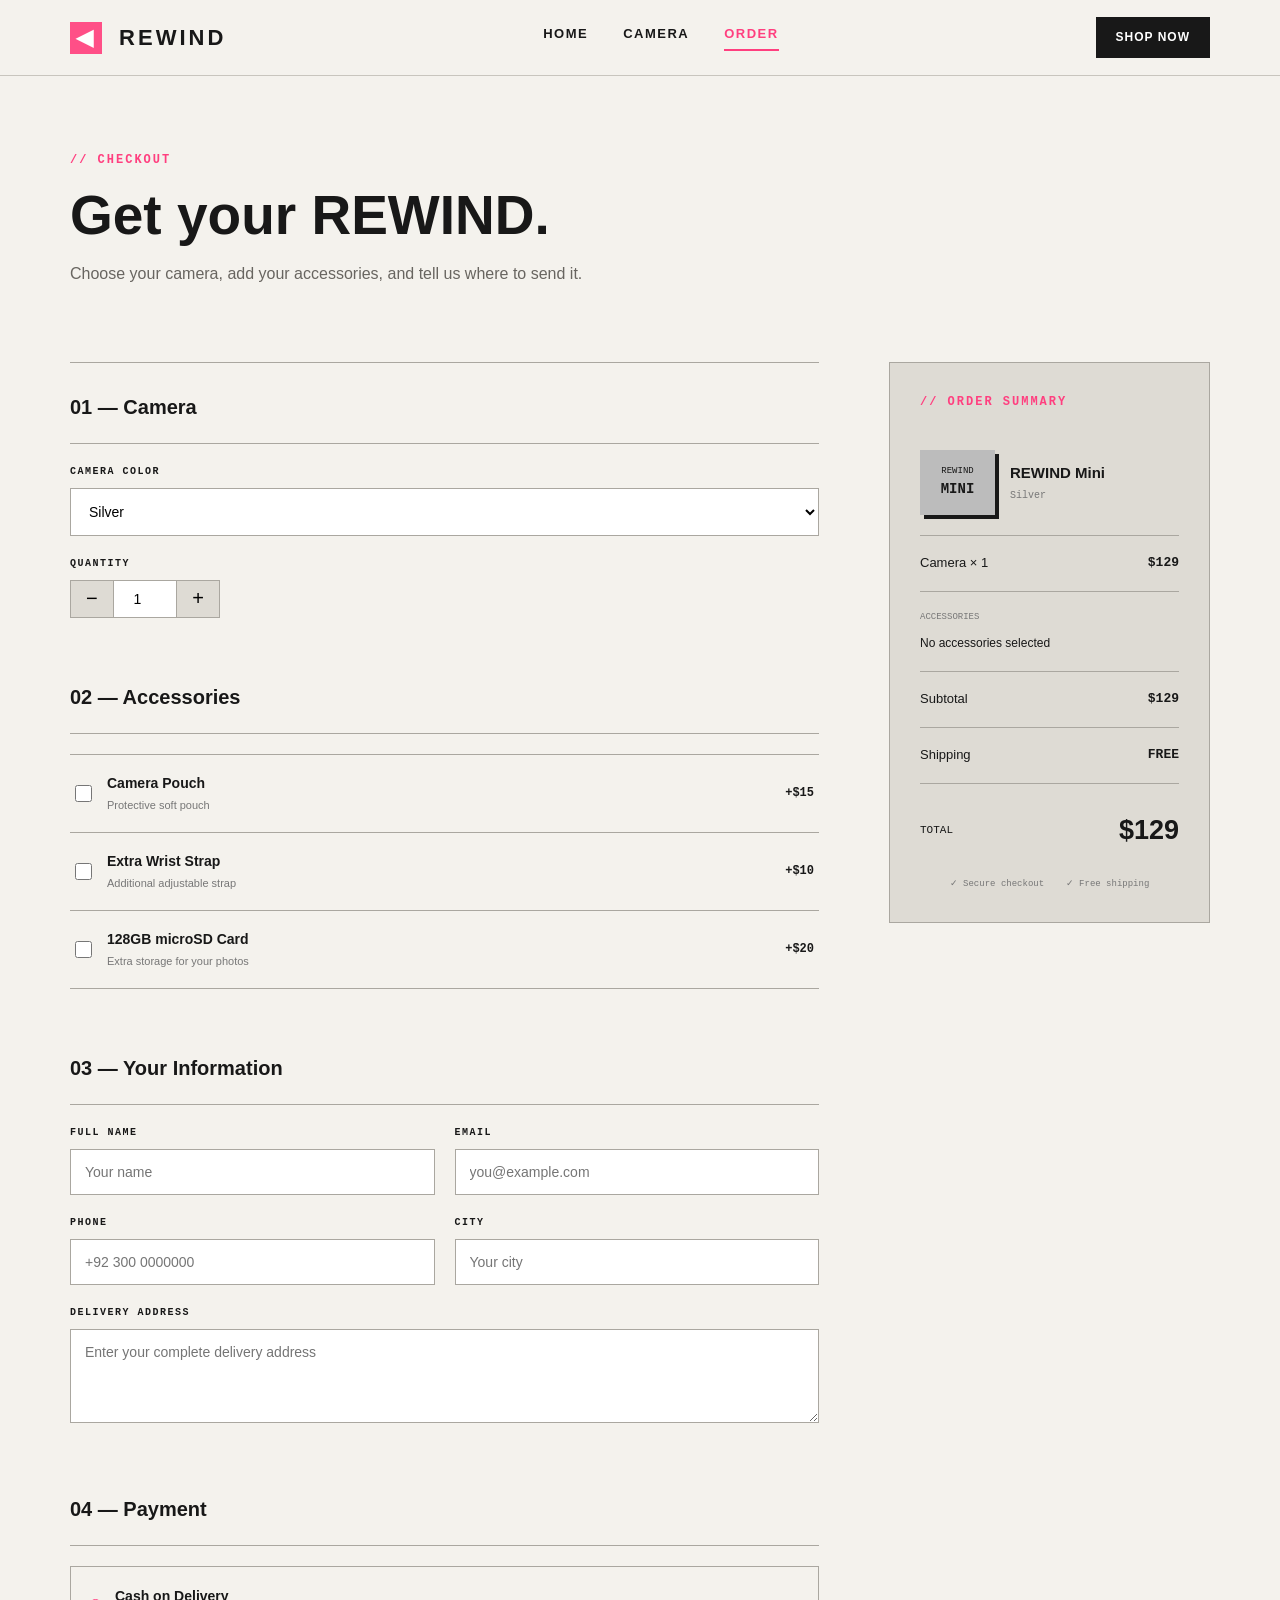
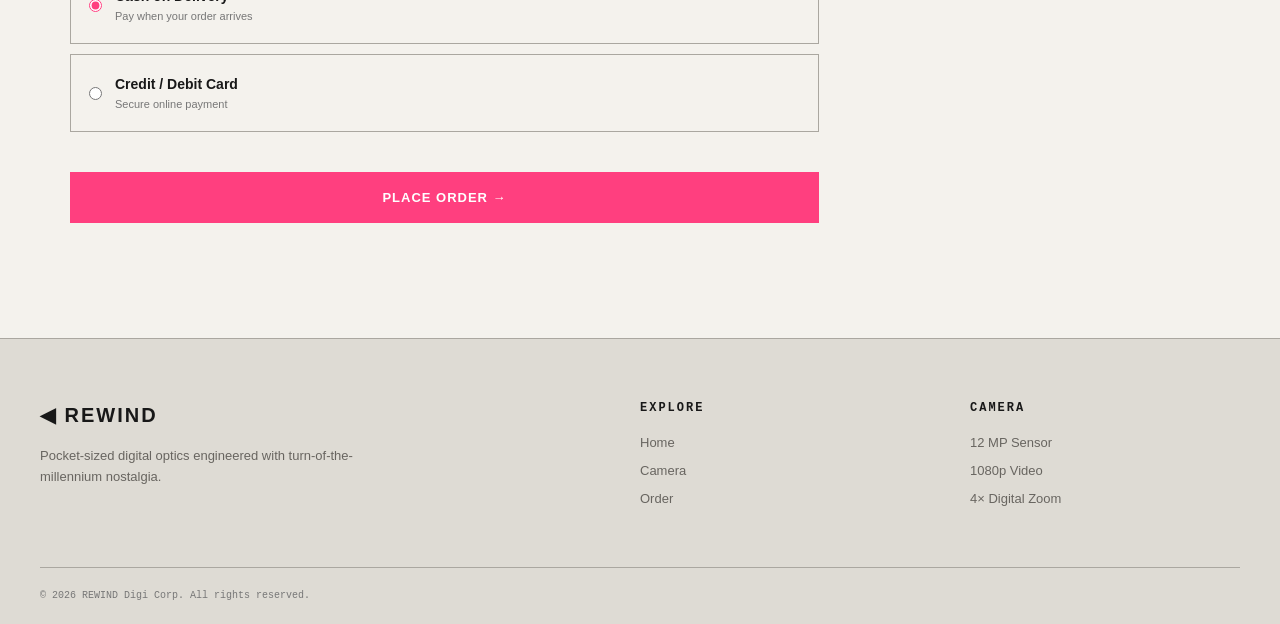
==== order.html @ 128a5ed9 "Update order.html" ====
<!DOCTYPE html>
<html lang="en">
<head>
    <meta charset="UTF-8">
    <meta name="viewport" content="width=device-width, initial-scale=1.0">

    <title>REWIND | Order</title>

    <link rel="stylesheet" href="style.css">
</head>

<body>

    <!-- NAVIGATION BAR -->
    <header>
        <nav class="navbar">

            <a href="index.html" class="logo">
                <span class="logo-mark">◀</span>
                REWIND
            </a>

            <div class="nav-links">
                <a href="index.html">HOME</a>
                <a href="product.html">CAMERA</a>
                <a href="order.html" class="active">ORDER</a>
            </div>

            <a href="order.html" class="shop-button">
                SHOP NOW
            </a>

        </nav>
    </header>


    <main>

        <!-- ORDER PAGE INTRO -->
        <section class="order-header">

            <p class="small-label">// CHECKOUT</p>

            <h1>Get your REWIND.</h1>

            <p>
                Choose your camera, add your accessories,
                and tell us where to send it.
            </p>

        </section>


        <!-- ORDER CONTENT -->
        <section class="order-section">

            <!-- LEFT: FORM -->
            <div class="order-form">

                <h2>01 — Camera</h2>


                <!-- COLOR -->
                <div class="form-group">

                    <label for="orderColor">
                        CAMERA COLOR
                    </label>

                    <select id="orderColor">

                        <option value="Silver">
                            Silver
                        </option>

                        <option value="Pink">
                            Pink
                        </option>

                        <option value="Black">
                            Black
                        </option>

                    </select>

                </div>


                <!-- QUANTITY -->
                <div class="form-group">

                    <label for="quantity">
                        QUANTITY
                    </label>

                    <div class="quantity-control">

                        <button
                            type="button"
                            id="minusButton">
                            −
                        </button>

                        <input
                            type="number"
                            id="quantity"
                            value="1"
                            min="1"
                            max="5">

                        <button
                            type="button"
                            id="plusButton">
                            +
                        </button>

                    </div>

                </div>


                <!-- ACCESSORIES -->
                <h2 class="form-heading">
                    02 — Accessories
                </h2>


                <div class="accessory-list">

                    <label class="accessory">

                        <input
                            type="checkbox"
                            class="accessory-check"
                            data-price="15"
                            data-name="Camera Pouch">

                        <span>
                            <strong>Camera Pouch</strong>
                            <small>Protective soft pouch</small>
                        </span>

                        <b>+$15</b>

                    </label>


                    <label class="accessory">

                        <input
                            type="checkbox"
                            class="accessory-check"
                            data-price="10"
                            data-name="Wrist Strap">

                        <span>
                            <strong>Extra Wrist Strap</strong>
                            <small>Additional adjustable strap</small>
                        </span>

                        <b>+$10</b>

                    </label>


                    <label class="accessory">

                        <input
                            type="checkbox"
                            class="accessory-check"
                            data-price="20"
                            data-name="128GB microSD Card">

                        <span>
                            <strong>128GB microSD Card</strong>
                            <small>Extra storage for your photos</small>
                        </span>

                        <b>+$20</b>

                    </label>

                </div>


                <!-- CUSTOMER INFORMATION -->
                <h2 class="form-heading">
                    03 — Your Information
                </h2>


                <div class="form-row">

                    <div class="form-group">

                        <label for="fullName">
                            FULL NAME
                        </label>

                        <input
                            type="text"
                            id="fullName"
                            placeholder="Your name">

                    </div>


                    <div class="form-group">

                        <label for="email">
                            EMAIL
                        </label>

                        <input
                            type="email"
                            id="email"
                            placeholder="you@example.com">

                    </div>

                </div>


                <div class="form-row">

                    <div class="form-group">

                        <label for="phone">
                            PHONE
                        </label>

                        <input
                            type="tel"
                            id="phone"
                            placeholder="+92 300 0000000">

                    </div>


                    <div class="form-group">

                        <label for="city">
                            CITY
                        </label>

                        <input
                            type="text"
                            id="city"
                            placeholder="Your city">

                    </div>

                </div>


                <div class="form-group">

                    <label for="address">
                        DELIVERY ADDRESS
                    </label>

                    <textarea
                        id="address"
                        rows="4"
                        placeholder="Enter your complete delivery address"></textarea>

                </div>


                <!-- PAYMENT -->
                <h2 class="form-heading">
                    04 — Payment
                </h2>


                <div class="payment-options">

                    <label class="payment-option">

                        <input
                            type="radio"
                            name="payment"
                            value="Cash on Delivery"
                            checked>

                        <span>
                            <strong>Cash on Delivery</strong>
                            <small>Pay when your order arrives</small>
                        </span>

                    </label>


                    <label class="payment-option">

                        <input
                            type="radio"
                            name="payment"
                            value="Card">

                        <span>
                            <strong>Credit / Debit Card</strong>
                            <small>Secure online payment</small>
                        </span>

                    </label>

                </div>


                <button
                    type="button"
                    class="place-order-button"
                    id="placeOrderButton">

                    PLACE ORDER →

                </button>

                <p
                    id="orderMessage"
                    class="order-message">
                </p>

            </div>


            <!-- RIGHT: ORDER SUMMARY -->
            <aside class="order-summary">

                <p class="small-label">// ORDER SUMMARY</p>

                <div class="summary-product">

                    <div class="summary-camera">
                        <span>REWIND</span>
                        <strong>MINI</strong>
                    </div>

                    <div>
                        <h3>REWIND Mini</h3>

                        <p id="summaryColor">
                            Silver
                        </p>
                    </div>

                </div>


                <div class="summary-line">

                    <span>
                        Camera × <span id="summaryQuantity">1</span>
                    </span>

                    <strong id="cameraTotal">
                        $129
                    </strong>

                </div>


                <div class="summary-accessories">

                    <p>ACCESSORIES</p>

                    <div id="accessorySummary">
                        <span>No accessories selected</span>
                    </div>

                </div>


                <div class="summary-line">

                    <span>Subtotal</span>

                    <strong id="subtotal">
                        $129
                    </strong>

                </div>


                <div class="summary-line">

                    <span>Shipping</span>

                    <strong>
                        FREE
                    </strong>

                </div>


                <div class="summary-total">

                    <span>TOTAL</span>

                    <strong id="totalPrice">
                        $129
                    </strong>

                </div>


                <p class="secure-text">
                    ✓ Secure checkout &nbsp;&nbsp;
                    ✓ Free shipping
                </p>

            </aside>

        </section>

    </main>


    <!-- FOOTER -->
    <footer>

        <div class="footer-content">

            <div>
                <h3>◀ REWIND</h3>

                <p>
                    Pocket-sized digital optics engineered
                    with turn-of-the-millennium nostalgia.
                </p>
            </div>

            <div>
                <h4>EXPLORE</h4>

                <a href="index.html">Home</a>
                <a href="product.html">Camera</a>
                <a href="order.html">Order</a>
            </div>

            <div>
                <h4>CAMERA</h4>

                <p>12 MP Sensor</p>
                <p>1080p Video</p>
                <p>4× Digital Zoom</p>
            </div>

        </div>

        <div class="copyright">
            © 2026 REWIND Digi Corp. All rights reserved.
        </div>

    </footer>


    <script src="script.js"></script>

</body>
</html>
---- style.css ----
/* =========================
   BASIC RESET
========================= */

* {
    margin: 0;
    padding: 0;
    box-sizing: border-box;
}

html {
    scroll-behavior: smooth;
}

body {
    font-family: Arial, Helvetica, sans-serif;
    background-color: #f4f2ed;
    color: #181818;
    line-height: 1.6;
}

a {
    text-decoration: none;
    color: inherit;
}


/* =========================
   NAVBAR
========================= */

header {
    background-color: #f4f2ed;
    border-bottom: 1px solid #c8c5be;
    position: sticky;
    top: 0;
    z-index: 1000;
}

.navbar {
    max-width: 1200px;
    margin: auto;
    height: 75px;

    display: flex;
    align-items: center;
    justify-content: space-between;

    padding: 0 30px;
}

.logo {
    font-size: 22px;
    font-weight: 900;
    letter-spacing: 3px;
}

.logo-mark {
    background: #ff4f87;
    color: white;

    display: inline-flex;
    align-items: center;
    justify-content: center;

    width: 32px;
    height: 32px;

    margin-right: 8px;
}

.nav-links {
    display: flex;
    gap: 35px;
}

.nav-links a {
    font-size: 13px;
    font-weight: bold;
    letter-spacing: 1.5px;

    padding-bottom: 5px;
}

.nav-links a:hover,
.nav-links .active {
    color: #ff3f7f;
    border-bottom: 2px solid #ff3f7f;
}

.shop-button {
    background: #181818;
    color: white;

    padding: 11px 20px;

    font-size: 12px;
    font-weight: bold;
    letter-spacing: 1px;

    transition: 0.2s;
}

.shop-button:hover {
    background: #ff3f7f;
}


/* =========================
   HERO
========================= */

.hero {
    max-width: 1200px;
    min-height: 650px;

    margin: auto;
    padding: 70px 30px;

    display: grid;
    grid-template-columns: 1fr 1fr;
    gap: 70px;

    align-items: center;
}

.small-label {
    font-family: "Courier New", monospace;

    font-size: 12px;
    font-weight: bold;

    letter-spacing: 2px;

    color: #ff3f7f;

    margin-bottom: 18px;
}

.hero h1 {
    font-size: 65px;
    line-height: 1.05;

    letter-spacing: -3px;

    margin-bottom: 25px;
}

.hero h1 span {
    color: #ff3f7f;
    font-style: italic;
}

.hero-description {
    max-width: 540px;

    color: #64615d;

    font-size: 16px;

    margin-bottom: 30px;
}


/* =========================
   BUTTONS
========================= */

.hero-buttons {
    display: flex;
    gap: 15px;

    margin-bottom: 45px;
}

.primary-button,
.secondary-button {
    display: inline-block;

    padding: 15px 23px;

    font-size: 12px;
    font-weight: bold;

    letter-spacing: 1px;

    transition: 0.2s;
}

.primary-button {
    background-color: #ff3f7f;
    color: white;
}

.primary-button:hover {
    background-color: #181818;
}

.secondary-button {
    border: 1px solid #181818;
}

.secondary-button:hover {
    background: #181818;
    color: white;
}


/* =========================
   HERO SPECS
========================= */

.hero-specs {
    display: flex;
    gap: 40px;
}

.hero-specs div {
    display: flex;
    flex-direction: column;
}

.hero-specs strong {
    font-size: 22px;
}

.hero-specs span {
    font-family: "Courier New", monospace;

    font-size: 10px;

    color: #777;

    letter-spacing: 1px;
}


/* =========================
   CAMERA CARD
========================= */

.hero-image {
    display: flex;
    justify-content: center;
}

.camera-card {
    width: 100%;
    max-width: 520px;

    background: #dedbd4;

    border: 1px solid #aaa7a0;

    padding: 20px;

    position: relative;

    box-shadow: 12px 12px 0 #181818;
}

.camera-card img {
    width: 100%;
    height: 390px;

    display: block;

    object-fit: cover;

    background-color: #d6d3cd;
}

.camera-top {
    display: flex;
    justify-content: space-between;

    font-family: "Courier New", monospace;

    font-size: 11px;

    margin-bottom: 15px;
}

.rec {
    color: #ff3f7f;
}

.date-stamp {
    position: absolute;

    bottom: 35px;
    right: 35px;

    color: white;

    font-family: "Courier New", monospace;

    font-size: 13px;

    text-shadow: 1px 1px 3px black;
}


/* =========================
   SECTION HEADINGS
========================= */

.section-heading {
    max-width: 650px;
    margin-bottom: 45px;
}

.section-heading h2 {
    font-size: 42px;

    line-height: 1.15;

    margin-bottom: 15px;
}

.section-heading > p:last-child {
    color: #686560;
}


/* =========================
   FEATURES
========================= */

.features {
    padding: 90px 30px;

    max-width: 1200px;
    margin: auto;
}

.feature-grid {
    display: grid;

    grid-template-columns: repeat(4, 1fr);

    border-top: 1px solid #aaa7a0;
    border-left: 1px solid #aaa7a0;
}

.feature-card {
    padding: 35px 25px;

    border-right: 1px solid #aaa7a0;
    border-bottom: 1px solid #aaa7a0;

    min-height: 240px;

    transition: 0.2s;
}

.feature-card:hover {
    background-color: #ffffff;
    transform: translateY(-5px);
}

.feature-icon {
    font-size: 28px;

    margin-bottom: 35px;

    color: #ff3f7f;
}

.feature-card h3 {
    margin-bottom: 12px;

    font-size: 17px;
}

.feature-card p {
    color: #686560;

    font-size: 14px;
}


/* =========================
   PHOTO SECTION
========================= */

.photo-section {
    background-color: #181818;
    color: white;

    padding: 90px max(30px, calc((100% - 1140px) / 2));
}

.photo-section .section-heading > p:last-child {
    color: #aaa;
}

.photo-grid {
    display: grid;

    grid-template-columns: repeat(3, 1fr);

    gap: 20px;
}

.sample-photo {
    height: 350px;

    position: relative;

    background-size: cover;
    background-position: center;

    filter: contrast(1.05);
}

.sample-photo span {
    position: absolute;

    bottom: 15px;
    right: 15px;

    font-family: "Courier New", monospace;

    font-size: 12px;

    color: white;

    text-shadow: 1px 1px 4px black;
}


/* Temporary sample images */

.photo-one {
    background-image:
        linear-gradient(
            rgba(0,0,0,0.05),
            rgba(0,0,0,0.25)
        ),
        url("https://images.unsplash.com/photo-1511988617509-a57c8a288659");
}

.photo-two {
    background-image:
        linear-gradient(
            rgba(0,0,0,0.05),
            rgba(0,0,0,0.25)
        ),
        url("https://images.unsplash.com/photo-1529139574466-a303027c1d8b");
}

.photo-three {
    background-image:
        linear-gradient(
            rgba(0,0,0,0.05),
            rgba(0,0,0,0.25)
        ),
        url("https://images.unsplash.com/photo-1524250502761-1ac6f2e30d43");
}


/* =========================
   CALL TO ACTION
========================= */

.cta {
    max-width: 1200px;

    margin: auto;

    padding: 90px 30px;

    display: flex;
    justify-content: space-between;
    align-items: center;

    gap: 40px;
}

.cta h2 {
    font-size: 45px;

    margin-bottom: 10px;
}

.cta > div > p:last-child {
    color: #686560;
}


/* =========================
   FOOTER
========================= */

footer {
    background: #dedbd4;

    border-top: 1px solid #aaa7a0;

    padding: 60px 30px 20px;
}

.footer-content {
    max-width: 1200px;

    margin: auto;

    display: grid;

    grid-template-columns: 2fr 1fr 1fr;

    gap: 60px;

    padding-bottom: 50px;
}

.footer-content h3 {
    font-size: 20px;

    letter-spacing: 2px;

    margin-bottom: 15px;
}

.footer-content h4 {
    font-family: "Courier New", monospace;

    font-size: 12px;

    letter-spacing: 2px;

    margin-bottom: 15px;
}

.footer-content p {
    max-width: 350px;

    color: #686560;

    font-size: 13px;

    margin-bottom: 7px;
}

.footer-content a {
    display: block;

    font-size: 13px;

    color: #686560;

    margin-bottom: 7px;
}

.footer-content a:hover {
    color: #ff3f7f;
}

.copyright {
    max-width: 1200px;

    margin: auto;

    padding-top: 20px;

    border-top: 1px solid #aaa7a0;

    font-family: "Courier New", monospace;

    font-size: 10px;

    color: #777;
}


/* =========================
   RESPONSIVE DESIGN
========================= */

@media (max-width: 800px) {

    .nav-links {
        display: none;
    }

    .hero {
        grid-template-columns: 1fr;

        padding-top: 45px;
    }

    .hero h1 {
        font-size: 46px;
    }

    .feature-grid {
        grid-template-columns: 1fr 1fr;
    }

    .photo-grid {
        grid-template-columns: 1fr;
    }

    .cta {
        flex-direction: column;

        align-items: flex-start;
    }

    .footer-content {
        grid-template-columns: 1fr;
    }
}


@media (max-width: 500px) {

    .navbar {
        padding: 0 15px;
    }

    .shop-button {
        padding: 9px 12px;
    }

    .hero {
        padding-left: 20px;
        padding-right: 20px;
    }

    .hero h1 {
        font-size: 39px;
    }

    .hero-buttons {
        flex-direction: column;
    }

    .hero-specs {
        gap: 20px;
    }

    .camera-card img {
        height: 280px;
    }

    .feature-grid {
        grid-template-columns: 1fr;
    }

    .section-heading h2,
    .cta h2 {
        font-size: 34px;
    }
}
/* =========================
   PRODUCT PAGE
========================= */

.product-section {
    max-width: 1200px;
    margin: auto;
    padding: 80px 30px;

    display: grid;
    grid-template-columns: 1.1fr 0.9fr;
    gap: 80px;

    align-items: center;
}


/* PRODUCT IMAGE */

.product-image-box {
    background-color: #dedbd4;
    border: 1px solid #aaa7a0;

    padding: 20px;

    position: relative;

    box-shadow: 10px 10px 0 #181818;
}

.product-image-box img {
    width: 100%;
    height: 470px;

    object-fit: cover;
    display: block;
}

.product-image-top {
    display: flex;
    justify-content: space-between;

    margin-bottom: 15px;

    font-family: "Courier New", monospace;
    font-size: 11px;
}

.image-counter {
    position: absolute;

    bottom: 35px;
    right: 35px;

    background: #181818;
    color: white;

    padding: 5px 9px;

    font-family: "Courier New", monospace;
    font-size: 10px;
}


/* PRODUCT INFO */

.product-info h1 {
    font-size: 58px;

    line-height: 1;

    margin-bottom: 15px;
}

.product-price {
    font-family: "Courier New", monospace;

    font-size: 25px;
    font-weight: bold;

    margin-bottom: 25px;
}

.product-description {
    color: #686560;

    max-width: 480px;

    margin-bottom: 35px;
}


/* COLOR OPTIONS */

.product-option {
    border-top: 1px solid #aaa7a0;
    border-bottom: 1px solid #aaa7a0;

    padding: 22px 0;

    margin-bottom: 30px;
}

.product-option > p {
    font-family: "Courier New", monospace;

    font-size: 12px;

    margin-bottom: 15px;
}

.color-options {
    display: flex;
    gap: 12px;
}

.color-button {
    width: 34px;
    height: 34px;

    border-radius: 50%;

    border: 2px solid transparent;

    cursor: pointer;

    outline: 2px solid transparent;
    outline-offset: 3px;
}

.color-button.silver {
    background: #bcbcbc;
}

.color-button.pink {
    background: #ff82a9;
}

.color-button.black {
    background: #202020;
}

.color-button.selected {
    outline-color: #181818;
}


/* QUICK FEATURES */

.quick-features {
    display: grid;
    grid-template-columns: repeat(3, 1fr);

    margin-bottom: 30px;

    border: 1px solid #aaa7a0;
}

.quick-features div {
    padding: 18px;

    text-align: center;

    border-right: 1px solid #aaa7a0;
}

.quick-features div:last-child {
    border-right: none;
}

.quick-features span {
    font-size: 21px;
    font-weight: bold;
}

.quick-features p {
    font-family: "Courier New", monospace;

    font-size: 9px;

    color: #777;

    margin-top: 4px;
}


/* ORDER BUTTON */

.product-order-button {
    display: block;

    background: #ff3f7f;
    color: white;

    text-align: center;

    padding: 17px;

    font-size: 13px;
    font-weight: bold;

    letter-spacing: 1px;

    transition: 0.2s;
}

.product-order-button:hover {
    background: #181818;
}

.shipping-text {
    font-family: "Courier New", monospace;

    font-size: 9px;

    text-align: center;

    color: #777;

    margin-top: 13px;
}


/* =========================
   SPECIFICATIONS
========================= */

.specifications {
    background: #181818;
    color: white;

    padding: 90px max(30px, calc((100% - 1140px) / 2));
}

.specifications .section-heading > p:last-child {
    color: #aaa;
}

.spec-grid {
    border-top: 1px solid #555;
}

.spec-row {
    display: flex;
    justify-content: space-between;

    padding: 20px 5px;

    border-bottom: 1px solid #555;
}

.spec-row span {
    font-family: "Courier New", monospace;

    color: #999;

    font-size: 11px;

    letter-spacing: 1px;
}

.spec-row strong {
    font-size: 14px;
}


/* =========================
   IN THE BOX
========================= */

.box-section {
    max-width: 1200px;

    margin: auto;

    padding: 90px 30px;
}

.box-grid {
    display: grid;

    grid-template-columns: repeat(4, 1fr);

    border-top: 1px solid #aaa7a0;
    border-left: 1px solid #aaa7a0;
}

.box-item {
    min-height: 200px;

    padding: 25px;

    border-right: 1px solid #aaa7a0;
    border-bottom: 1px solid #aaa7a0;
}

.box-item > span {
    font-family: "Courier New", monospace;

    color: #ff3f7f;

    font-size: 11px;
}

.box-item h3 {
    margin-top: 50px;
    margin-bottom: 7px;
}

.box-item p {
    color: #686560;

    font-size: 13px;
}


/* PRODUCT PAGE RESPONSIVE */

@media (max-width: 800px) {

    .product-section {
        grid-template-columns: 1fr;
    }

    .product-info h1 {
        font-size: 45px;
    }

    .box-grid {
        grid-template-columns: 1fr 1fr;
    }

}


@media (max-width: 500px) {

    .product-image-box img {
        height: 300px;
    }

    .box-grid {
        grid-template-columns: 1fr;
    }

    .spec-row {
        flex-direction: column;
        gap: 5px;
    }

}
/* =========================
   ORDER PAGE
========================= */

.order-header {
    max-width: 1200px;
    margin: auto;

    padding: 75px 30px 45px;
}

.order-header h1 {
    font-size: 55px;
    line-height: 1;

    margin-bottom: 18px;
}

.order-header > p:last-child {
    color: #686560;

    max-width: 550px;
}


/* ORDER LAYOUT */

.order-section {
    max-width: 1200px;
    margin: auto;

    padding: 30px 30px 100px;

    display: grid;
    grid-template-columns: 1.4fr 0.6fr;

    gap: 70px;

    align-items: start;
}


/* FORM */

.order-form {
    border-top: 1px solid #aaa7a0;
}

.order-form h2 {
    font-size: 20px;

    padding: 28px 0 20px;

    border-bottom: 1px solid #aaa7a0;
}

.form-heading {
    margin-top: 35px;
}

.form-group {
    margin-top: 20px;
}

.form-group label {
    display: block;

    font-family: "Courier New", monospace;

    font-size: 10px;
    font-weight: bold;

    letter-spacing: 1.5px;

    margin-bottom: 8px;
}

.form-group input,
.form-group select,
.form-group textarea {
    width: 100%;

    border: 1px solid #aaa7a0;

    background: #ffffff;

    padding: 14px;

    font-family: Arial, Helvetica, sans-serif;

    font-size: 14px;

    outline: none;
}

.form-group input:focus,
.form-group select:focus,
.form-group textarea:focus {
    border-color: #ff3f7f;
}

.form-group textarea {
    resize: vertical;
}


/* QUANTITY */

.quantity-control {
    display: flex;

    width: 150px;

    border: 1px solid #aaa7a0;
}

.quantity-control button {
    width: 42px;

    border: none;

    background: #dedbd4;

    font-size: 20px;

    cursor: pointer;
}

.quantity-control button:hover {
    background: #ff3f7f;
    color: white;
}

.quantity-control input {
    width: 65px;

    border: none;

    border-left: 1px solid #aaa7a0;
    border-right: 1px solid #aaa7a0;

    text-align: center;

    padding: 10px;
}


/* ACCESSORIES */

.accessory-list {
    margin-top: 20px;

    border-top: 1px solid #aaa7a0;
}

.accessory {
    display: flex;

    align-items: center;

    gap: 15px;

    padding: 17px 5px;

    border-bottom: 1px solid #aaa7a0;

    cursor: pointer;
}

.accessory input {
    width: 17px;
    height: 17px;

    accent-color: #ff3f7f;
}

.accessory span {
    flex: 1;

    display: flex;
    flex-direction: column;
}

.accessory strong {
    font-size: 14px;
}

.accessory small {
    color: #777;

    font-size: 11px;

    margin-top: 3px;
}

.accessory b {
    font-family: "Courier New", monospace;

    font-size: 12px;
}


/* TWO COLUMN FORM */

.form-row {
    display: grid;

    grid-template-columns: 1fr 1fr;

    gap: 20px;
}


/* PAYMENT */

.payment-options {
    margin-top: 20px;
}

.payment-option {
    display: flex;

    align-items: center;

    gap: 13px;

    padding: 18px;

    border: 1px solid #aaa7a0;

    margin-bottom: 10px;

    cursor: pointer;
}

.payment-option:hover {
    border-color: #ff3f7f;
}

.payment-option input {
    accent-color: #ff3f7f;
}

.payment-option span {
    display: flex;
    flex-direction: column;
}

.payment-option strong {
    font-size: 14px;
}

.payment-option small {
    color: #777;

    font-size: 11px;
}


/* PLACE ORDER */

.place-order-button {
    width: 100%;

    margin-top: 30px;

    padding: 18px;

    border: none;

    background: #ff3f7f;
    color: white;

    font-size: 13px;
    font-weight: bold;

    letter-spacing: 1px;

    cursor: pointer;

    transition: 0.2s;
}

.place-order-button:hover {
    background: #181818;
}

.order-message {
    text-align: center;

    margin-top: 15px;

    font-size: 13px;

    font-weight: bold;
}


/* =========================
   ORDER SUMMARY
========================= */

.order-summary {
    background: #dedbd4;

    border: 1px solid #aaa7a0;

    padding: 30px;

    position: sticky;
    top: 100px;
}

.summary-product {
    display: flex;

    align-items: center;

    gap: 15px;

    padding: 20px 0;

    border-bottom: 1px solid #aaa7a0;
}

.summary-camera {
    width: 75px;
    height: 65px;

    background: #bcbcbc;

    display: flex;
    flex-direction: column;

    justify-content: center;
    align-items: center;

    font-family: "Courier New", monospace;

    font-size: 9px;

    box-shadow: 4px 4px 0 #181818;
}

.summary-camera strong {
    font-size: 14px;
}

.summary-product h3 {
    font-size: 15px;
}

.summary-product p {
    color: #777;

    font-family: "Courier New", monospace;

    font-size: 10px;

    margin-top: 3px;
}


.summary-line {
    display: flex;

    justify-content: space-between;

    padding: 17px 0;

    border-bottom: 1px solid #aaa7a0;

    font-size: 13px;
}

.summary-line strong {
    font-family: "Courier New", monospace;
}


.summary-accessories {
    padding: 18px 0;

    border-bottom: 1px solid #aaa7a0;
}

.summary-accessories > p {
    font-family: "Courier New", monospace;

    font-size: 9px;

    color: #777;

    margin-bottom: 10px;
}

#accessorySummary {
    display: flex;
    flex-direction: column;

    gap: 5px;

    font-size: 12px;
}


.summary-total {
    display: flex;

    justify-content: space-between;

    align-items: center;

    padding: 25px 0;
}

.summary-total span {
    font-family: "Courier New", monospace;

    font-size: 11px;
}

.summary-total strong {
    font-size: 27px;
}

.secure-text {
    font-family: "Courier New", monospace;

    font-size: 9px;

    color: #777;

    text-align: center;
}


/* ORDER RESPONSIVE */

@media (max-width: 800px) {

    .order-section {
        grid-template-columns: 1fr;
    }

    .order-summary {
        position: static;
    }

}


@media (max-width: 500px) {

    .order-header h1 {
        font-size: 40px;
    }

    .form-row {
        grid-template-columns: 1fr;
        gap: 0;
    }

}
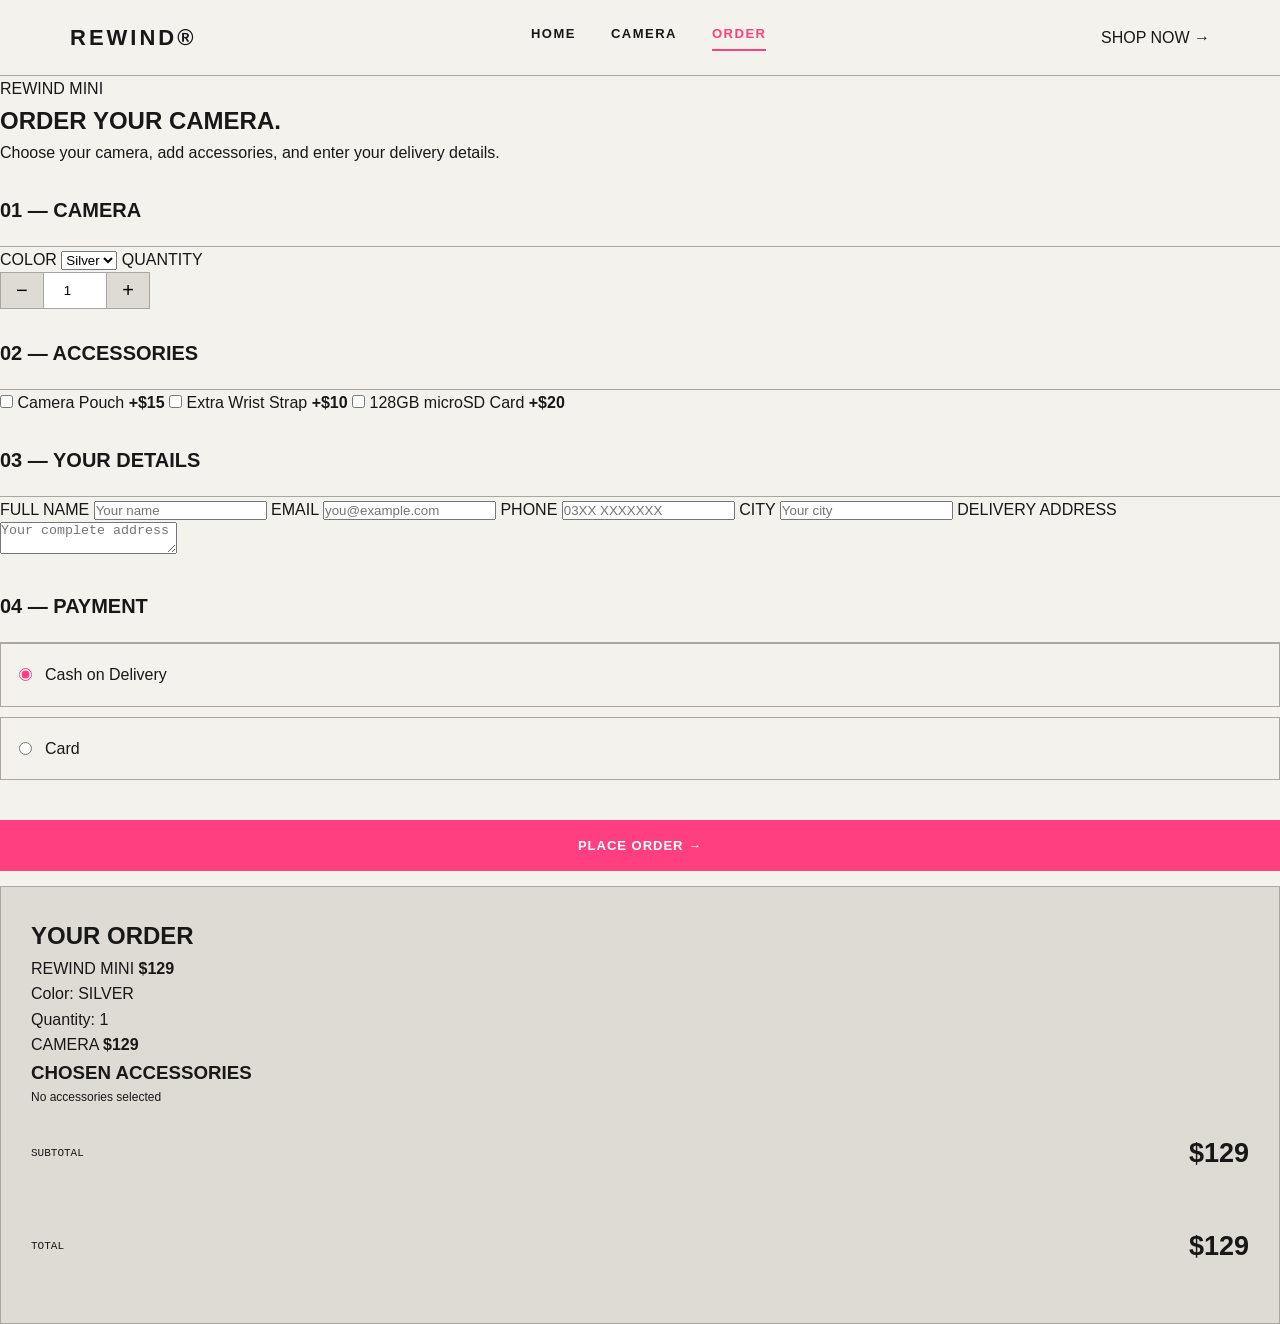
==== commit cb856bd0: "Update order.html" ====
--- a/order.html
+++ b/order.html
@@ -4,92 +4,79 @@
     <meta charset="UTF-8">
     <meta name="viewport" content="width=device-width, initial-scale=1.0">
 
-    <title>REWIND | Order</title>
+    <title>REWIND — Order</title>
 
     <link rel="stylesheet" href="style.css">
 </head>
 
 <body>
 
-    <!-- NAVIGATION BAR -->
-    <header>
-        <nav class="navbar">
-
-            <a href="index.html" class="logo">
-                <span class="logo-mark">◀</span>
-                REWIND
-            </a>
-
-            <div class="nav-links">
-                <a href="index.html">HOME</a>
-                <a href="product.html">CAMERA</a>
-                <a href="order.html" class="active">ORDER</a>
-            </div>
-
-            <a href="order.html" class="shop-button">
-                SHOP NOW
-            </a>
-
-        </nav>
-    </header>
-
-
-    <main>
-
-        <!-- ORDER PAGE INTRO -->
-        <section class="order-header">
-
-            <p class="small-label">// CHECKOUT</p>
-
-            <h1>Get your REWIND.</h1>
-
-            <p>
-                Choose your camera, add your accessories,
-                and tell us where to send it.
-            </p>
-
-        </section>
-
-
-        <!-- ORDER CONTENT -->
-        <section class="order-section">
-
-            <!-- LEFT: FORM -->
-            <div class="order-form">
-
-                <h2>01 — Camera</h2>
-
-
-                <!-- COLOR -->
-                <div class="form-group">
+    <!-- NAVBAR -->
+    <nav class="navbar">
+
+        <div class="logo">
+            REWIND<span>®</span>
+        </div>
+
+        <div class="nav-links">
+            <a href="index.html">HOME</a>
+            <a href="product.html">CAMERA</a>
+            <a href="order.html" class="active">ORDER</a>
+        </div>
+
+        <a href="order.html" class="nav-button">
+            SHOP NOW →
+        </a>
+
+    </nav>
+
+
+    <!-- ORDER PAGE -->
+    <main class="order-page">
+
+        <div class="order-container">
+
+            <!-- LEFT SIDE -->
+            <section class="order-form">
+
+                <p class="product-label">REWIND MINI</p>
+
+                <h1>ORDER YOUR CAMERA.</h1>
+
+                <p class="order-intro">
+                    Choose your camera, add accessories,
+                    and enter your delivery details.
+                </p>
+
+
+                <!-- CAMERA OPTIONS -->
+                <div class="form-section">
+
+                    <h2>01 — CAMERA</h2>
 
                     <label for="orderColor">
-                        CAMERA COLOR
+                        COLOR
                     </label>
 
                     <select id="orderColor">
 
-                        <option value="Silver">
+                        <option value="SILVER">
                             Silver
                         </option>
 
-                        <option value="Pink">
+                        <option value="PINK">
                             Pink
                         </option>
 
-                        <option value="Black">
+                        <option value="BLACK">
                             Black
                         </option>
 
                     </select>
 
-                </div>
-
-
-                <!-- QUANTITY -->
-                <div class="form-group">
-
-                    <label for="quantity">
+
+                    <!-- QUANTITY -->
+                    <label>
                         QUANTITY
                     </label>
 
@@ -97,7 +84,8 @@
 
                         <button
                             type="button"
-                            id="minusButton">
+                            id="minusButton"
+                        >
                             −
                         </button>
 
@@ -106,11 +94,13 @@
                             id="quantity"
                             value="1"
                             min="1"
-                            max="5">
+                            max="5"
+                        >
 
                         <button
                             type="button"
-                            id="plusButton">
+                            id="plusButton"
+                        >
                             +
                         </button>
 
@@ -120,140 +110,121 @@
 
 
                 <!-- ACCESSORIES -->
-                <h2 class="form-heading">
-                    02 — Accessories
-                </h2>
-
-
-                <div class="accessory-list">
-
-                    <label class="accessory">
+                <div class="form-section">
+
+                    <h2>02 — ACCESSORIES</h2>
+
+                    <label class="accessory-option">
 
                         <input
                             type="checkbox"
                             class="accessory-check"
                             data-price="15"
-                            data-name="Camera Pouch">
+                            data-name="Camera Pouch"
+                        >
 
                         <span>
-                            <strong>Camera Pouch</strong>
-                            <small>Protective soft pouch</small>
+                            Camera Pouch
                         </span>
 
-                        <b>+$15</b>
-
-                    </label>
-
-
-                    <label class="accessory">
+                        <strong>
+                            +$15
+                        </strong>
+
+                    </label>
+
+
+                    <label class="accessory-option">
 
                         <input
                             type="checkbox"
                             class="accessory-check"
                             data-price="10"
-                            data-name="Wrist Strap">
+                            data-name="Wrist Strap"
+                        >
 
                         <span>
-                            <strong>Extra Wrist Strap</strong>
-                            <small>Additional adjustable strap</small>
+                            Extra Wrist Strap
                         </span>
 
-                        <b>+$10</b>
-
-                    </label>
-
-
-                    <label class="accessory">
+                        <strong>
+                            +$10
+                        </strong>
+
+                    </label>
+
+
+                    <label class="accessory-option">
 
                         <input
                             type="checkbox"
                             class="accessory-check"
                             data-price="20"
-                            data-name="128GB microSD Card">
+                            data-name="128GB microSD Card"
+                        >
 
                         <span>
-                            <strong>128GB microSD Card</strong>
-                            <small>Extra storage for your photos</small>
+                            128GB microSD Card
                         </span>
 
-                        <b>+$20</b>
-
-                    </label>
-
-                </div>
-
-
-                <!-- CUSTOMER INFORMATION -->
-                <h2 class="form-heading">
-                    03 — Your Information
-                </h2>
-
-
-                <div class="form-row">
-
-                    <div class="form-group">
-
-                        <label for="fullName">
-                            FULL NAME
-                        </label>
-
-                        <input
-                            type="text"
-                            id="fullName"
-                            placeholder="Your name">
-
-                    </div>
-
-
-                    <div class="form-group">
-
-                        <label for="email">
-                            EMAIL
-                        </label>
-
-                        <input
-                            type="email"
-                            id="email"
-                            placeholder="you@example.com">
-
-                    </div>
-
-                </div>
-
-
-                <div class="form-row">
-
-                    <div class="form-group">
-
-                        <label for="phone">
-                            PHONE
-                        </label>
-
-                        <input
-                            type="tel"
-                            id="phone"
-                            placeholder="+92 300 0000000">
-
-                    </div>
-
-
-                    <div class="form-group">
-
-                        <label for="city">
-                            CITY
-                        </label>
-
-                        <input
-                            type="text"
-                            id="city"
-                            placeholder="Your city">
-
-                    </div>
-
-                </div>
-
-
-                <div class="form-group">
+                        <strong>
+                            +$20
+                        </strong>
+
+                    </label>
+
+                </div>
+
+
+                <!-- CUSTOMER DETAILS -->
+                <div class="form-section">
+
+                    <h2>03 — YOUR DETAILS</h2>
+
+
+                    <label for="fullName">
+                        FULL NAME
+                    </label>
+
+                    <input
+                        type="text"
+                        id="fullName"
+                        placeholder="Your name"
+                    >
+
+
+                    <label for="email">
+                        EMAIL
+                    </label>
+
+                    <input
+                        type="email"
+                        id="email"
+                        placeholder="you@example.com"
+                    >
+
+
+                    <label for="phone">
+                        PHONE
+                    </label>
+
+                    <input
+                        type="text"
+                        id="phone"
+                        placeholder="03XX XXXXXXX"
+                    >
+
+
+                    <label for="city">
+                        CITY
+                    </label>
+
+                    <input
+                        type="text"
+                        id="city"
+                        placeholder="Your city"
+                    >
+
 
                     <label for="address">
                         DELIVERY ADDRESS
@@ -261,19 +232,16 @@
 
                     <textarea
                         id="address"
-                        rows="4"
-                        placeholder="Enter your complete delivery address"></textarea>
+                        placeholder="Your complete address"
+                    ></textarea>
 
                 </div>
 
 
                 <!-- PAYMENT -->
-                <h2 class="form-heading">
-                    04 — Payment
-                </h2>
-
-
-                <div class="payment-options">
+                <div class="form-section">
+
+                    <h2>04 — PAYMENT</h2>
 
                     <label class="payment-option">
 
@@ -281,12 +249,10 @@
                             type="radio"
                             name="payment"
                             value="Cash on Delivery"
-                            checked>
-
-                        <span>
-                            <strong>Cash on Delivery</strong>
-                            <small>Pay when your order arrives</small>
-                        </span>
+                            checked
+                        >
+
+                        Cash on Delivery
 
                     </label>
 
@@ -296,12 +262,10 @@
                         <input
                             type="radio"
                             name="payment"
-                            value="Card">
-
-                        <span>
-                            <strong>Credit / Debit Card</strong>
-                            <small>Secure online payment</small>
-                        </span>
+                            value="Card"
+                        >
+
+                        Card
 
                     </label>
 
@@ -310,48 +274,69 @@
 
                 <button
                     type="button"
+                    id="placeOrderButton"
                     class="place-order-button"
-                    id="placeOrderButton">
-
+                >
                     PLACE ORDER →
-
                 </button>
 
                 <p
                     id="orderMessage"
-                    class="order-message">
-                </p>
-
-            </div>
-
-
-            <!-- RIGHT: ORDER SUMMARY -->
+                    class="order-message"
+                ></p>
+
+            </section>
+
+
+            <!-- RIGHT SIDE — ORDER SUMMARY -->
             <aside class="order-summary">
 
-                <p class="small-label">// ORDER SUMMARY</p>
-
-                <div class="summary-product">
-
-                    <div class="summary-camera">
-                        <span>REWIND</span>
-                        <strong>MINI</strong>
-                    </div>
-
-                    <div>
-                        <h3>REWIND Mini</h3>
-
-                        <p id="summaryColor">
-                            Silver
-                        </p>
-                    </div>
-
-                </div>
-
-
-                <div class="summary-line">
-
-                    <span>
-                        Camera × <span id="summaryQuantity">1</span>
+                <h2>YOUR ORDER</h2>
+
+
+                <div class="summary-row">
+
+                    <span>
+                        REWIND MINI
+                    </span>
+
+                    <strong>
+                        $129
+                    </strong>
+
+                </div>
+
+
+                <div class="summary-detail">
+
+                    <span>
+                        Color:
+                    </span>
+
+                    <span id="summaryColor">
+                        SILVER
+                    </span>
+
+                </div>
+
+
+                <div class="summary-detail">
+
+                    <span>
+                        Quantity:
+                    </span>
+
+                    <span id="summaryQuantity">
+                        1
+                    </span>
+
+                </div>
+
+
+                <div class="summary-row">
+
+                    <span>
+                        CAMERA
                     </span>
 
                     <strong id="cameraTotal">
@@ -361,20 +346,27 @@
                 </div>
 
 
-                <div class="summary-accessories">
-
-                    <p>ACCESSORIES</p>
+                <!-- CHOSEN ACCESSORIES -->
+                <div class="accessory-summary">
+
+                    <h3>
+                        CHOSEN ACCESSORIES
+                    </h3>
 
                     <div id="accessorySummary">
-                        <span>No accessories selected</span>
+                        <span>
+                            No accessories selected
+                        </span>
                     </div>
 
                 </div>
 
 
-                <div class="summary-line">
-
-                    <span>Subtotal</span>
+                <div class="summary-total">
+
+                    <span>
+                        SUBTOTAL
+                    </span>
 
                     <strong id="subtotal">
                         $129
@@ -383,20 +375,11 @@
                 </div>
 
 
-                <div class="summary-line">
-
-                    <span>Shipping</span>
-
-                    <strong>
-                        FREE
-                    </strong>
-
-                </div>
-
-
-                <div class="summary-total">
-
-                    <span>TOTAL</span>
+                <div class="summary-total final-total">
+
+                    <span>
+                        TOTAL
+                    </span>
 
                     <strong id="totalPrice">
                         $129
@@ -404,56 +387,11 @@
 
                 </div>
 
-
-                <p class="secure-text">
-                    ✓ Secure checkout &nbsp;&nbsp;
-                    ✓ Free shipping
-                </p>
-
             </aside>
 
-        </section>
+        </div>
 
     </main>
-
-
-    <!-- FOOTER -->
-    <footer>
-
-        <div class="footer-content">
-
-            <div>
-                <h3>◀ REWIND</h3>
-
-                <p>
-                    Pocket-sized digital optics engineered
-                    with turn-of-the-millennium nostalgia.
-                </p>
-            </div>
-
-            <div>
-                <h4>EXPLORE</h4>
-
-                <a href="index.html">Home</a>
-                <a href="product.html">Camera</a>
-                <a href="order.html">Order</a>
-            </div>
-
-            <div>
-                <h4>CAMERA</h4>
-
-                <p>12 MP Sensor</p>
-                <p>1080p Video</p>
-                <p>4× Digital Zoom</p>
-            </div>
-
-        </div>
-
-        <div class="copyright">
-            © 2026 REWIND Digi Corp. All rights reserved.
-        </div>
-
-    </footer>
 
 
     <script src="script.js"></script>
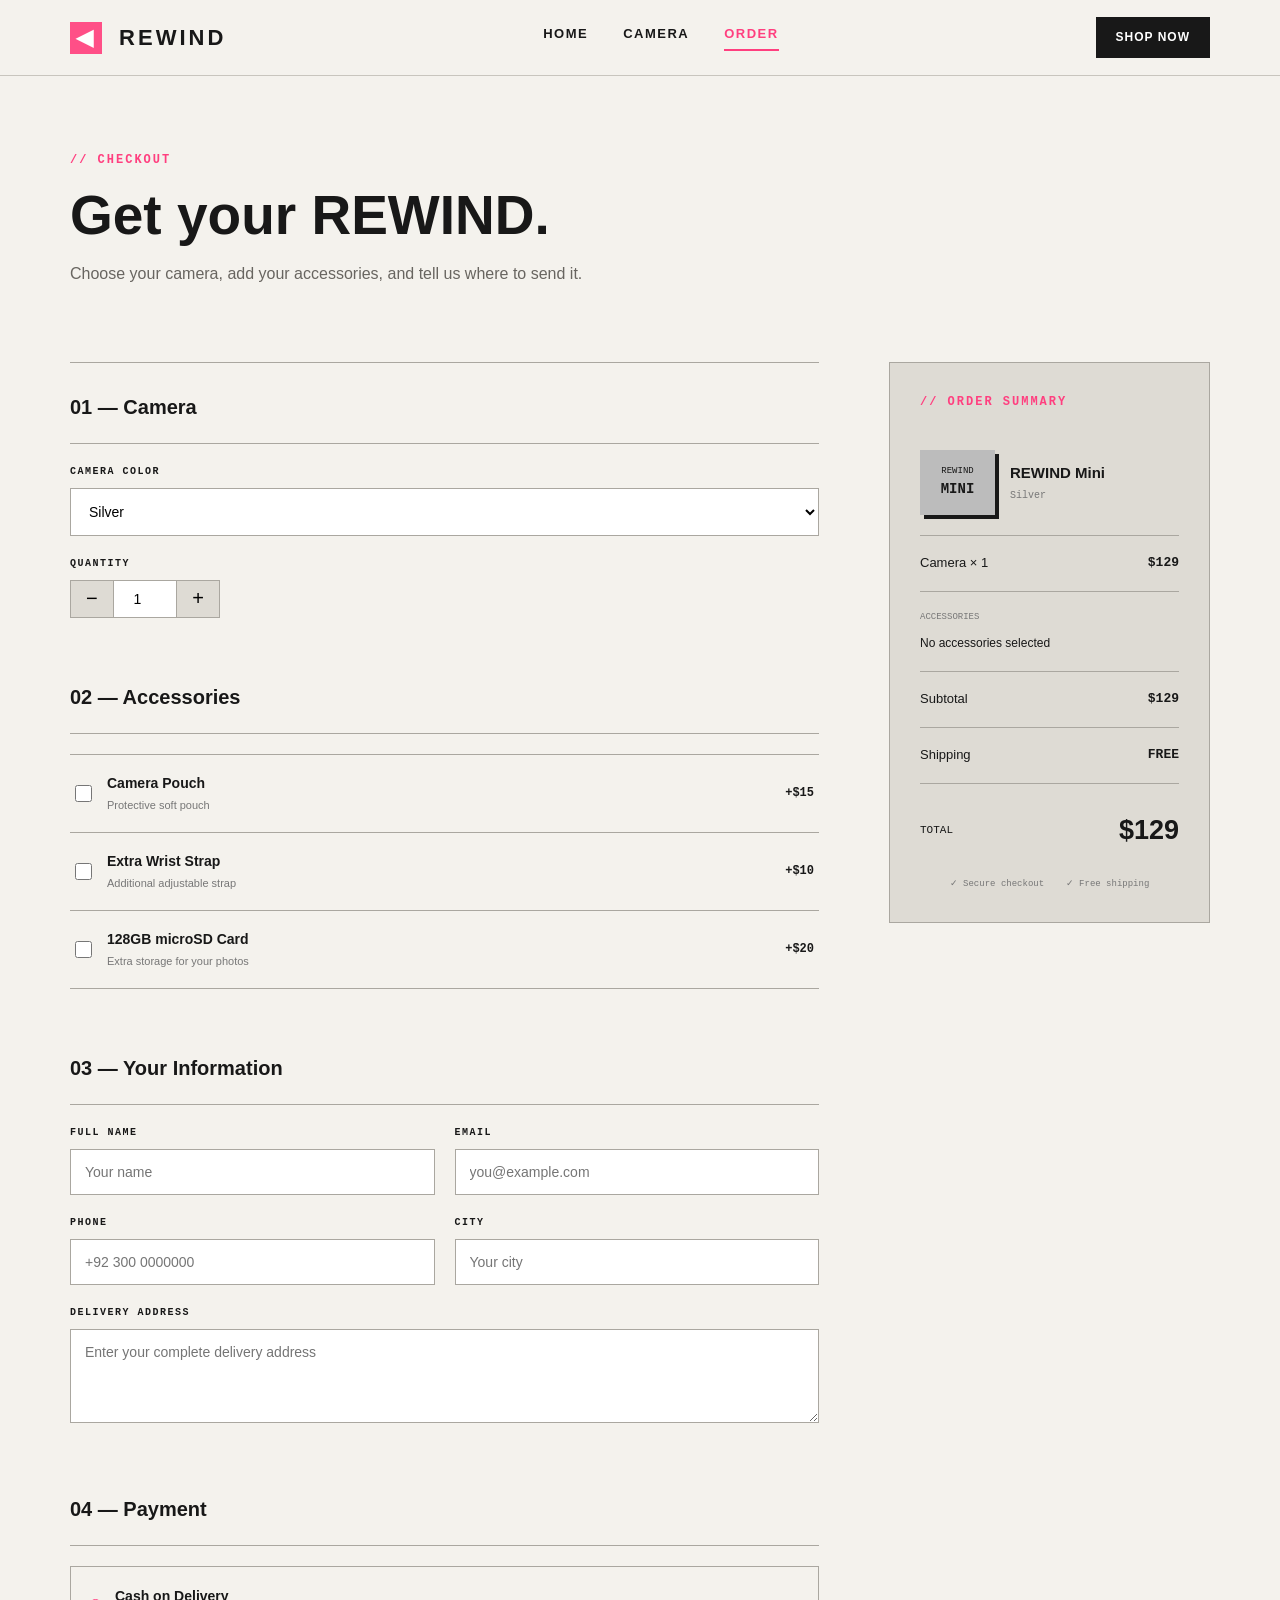
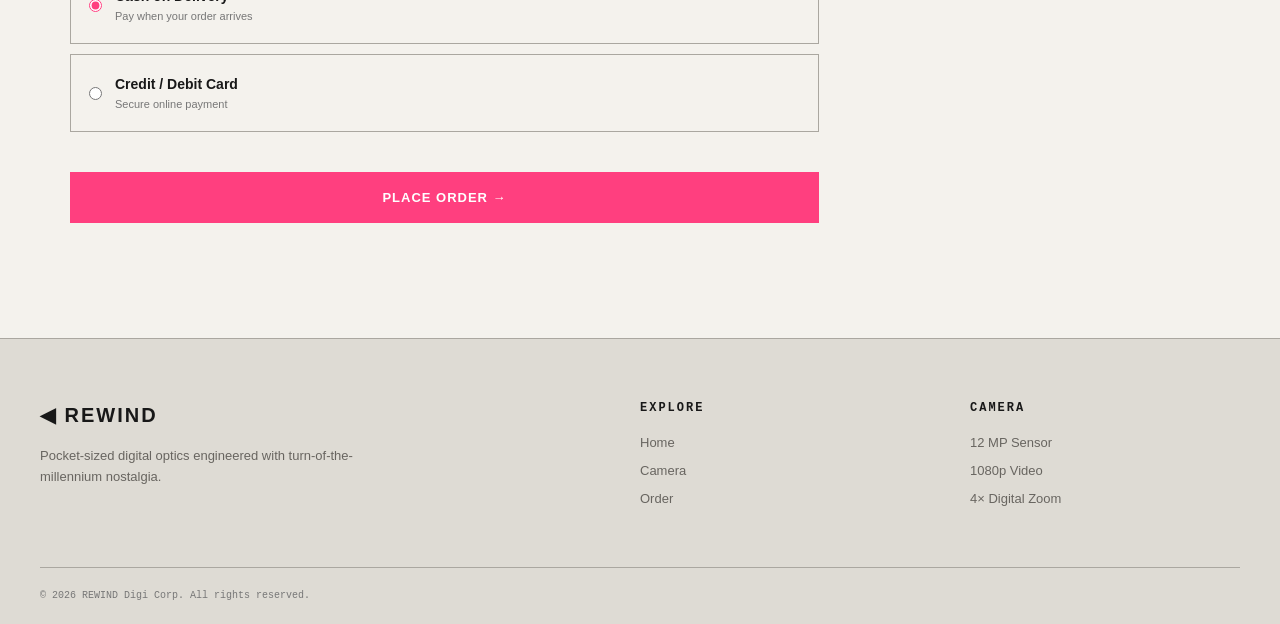
==== commit 5219e274: "Update order.html" ====
--- a/order.html
+++ b/order.html
@@ -4,79 +4,92 @@
     <meta charset="UTF-8">
     <meta name="viewport" content="width=device-width, initial-scale=1.0">
 
-    <title>REWIND — Order</title>
+    <title>REWIND | Order</title>
 
     <link rel="stylesheet" href="style.css">
 </head>
 
 <body>
 
-    <!-- NAVBAR -->
-    <nav class="navbar">
-
-        <div class="logo">
-            REWIND<span>®</span>
-        </div>
-
-        <div class="nav-links">
-            <a href="index.html">HOME</a>
-            <a href="product.html">CAMERA</a>
-            <a href="order.html" class="active">ORDER</a>
-        </div>
-
-        <a href="order.html" class="nav-button">
-            SHOP NOW →
-        </a>
-
-    </nav>
-
-
-    <!-- ORDER PAGE -->
-    <main class="order-page">
-
-        <div class="order-container">
-
-            <!-- LEFT SIDE -->
-            <section class="order-form">
-
-                <p class="product-label">REWIND MINI</p>
-
-                <h1>ORDER YOUR CAMERA.</h1>
-
-                <p class="order-intro">
-                    Choose your camera, add accessories,
-                    and enter your delivery details.
-                </p>
-
-
-                <!-- CAMERA OPTIONS -->
-                <div class="form-section">
-
-                    <h2>01 — CAMERA</h2>
+    <!-- NAVIGATION BAR -->
+    <header>
+        <nav class="navbar">
+
+            <a href="index.html" class="logo">
+                <span class="logo-mark">◀</span>
+                REWIND
+            </a>
+
+            <div class="nav-links">
+                <a href="index.html">HOME</a>
+                <a href="product.html">CAMERA</a>
+                <a href="order.html" class="active">ORDER</a>
+            </div>
+
+            <a href="order.html" class="shop-button">
+                SHOP NOW
+            </a>
+
+        </nav>
+    </header>
+
+
+    <main>
+
+        <!-- ORDER PAGE INTRO -->
+        <section class="order-header">
+
+            <p class="small-label">// CHECKOUT</p>
+
+            <h1>Get your REWIND.</h1>
+
+            <p>
+                Choose your camera, add your accessories,
+                and tell us where to send it.
+            </p>
+
+        </section>
+
+
+        <!-- ORDER CONTENT -->
+        <section class="order-section">
+
+            <!-- LEFT: FORM -->
+            <div class="order-form">
+
+                <h2>01 — Camera</h2>
+
+
+                <!-- COLOR -->
+                <div class="form-group">
 
                     <label for="orderColor">
-                        COLOR
+                        CAMERA COLOR
                     </label>
 
                     <select id="orderColor">
 
-                        <option value="SILVER">
+                        <option value="Silver">
                             Silver
                         </option>
 
-                        <option value="PINK">
+                        <option value="Pink">
                             Pink
                         </option>
 
-                        <option value="BLACK">
+                        <option value="Black">
                             Black
                         </option>
 
                     </select>
 
-
-                    <!-- QUANTITY -->
-                    <label>
+                </div>
+
+
+                <!-- QUANTITY -->
+                <div class="form-group">
+
+                    <label for="quantity">
                         QUANTITY
                     </label>
 
@@ -84,8 +97,7 @@
 
                         <button
                             type="button"
-                            id="minusButton"
-                        >
+                            id="minusButton">
                             −
                         </button>
 
@@ -94,13 +106,11 @@
                             id="quantity"
                             value="1"
                             min="1"
-                            max="5"
-                        >
+                            max="5">
 
                         <button
                             type="button"
-                            id="plusButton"
-                        >
+                            id="plusButton">
                             +
                         </button>
 
@@ -110,121 +120,140 @@
 
 
                 <!-- ACCESSORIES -->
-                <div class="form-section">
-
-                    <h2>02 — ACCESSORIES</h2>
-
-                    <label class="accessory-option">
+                <h2 class="form-heading">
+                    02 — Accessories
+                </h2>
+
+
+                <div class="accessory-list">
+
+                    <label class="accessory">
 
                         <input
                             type="checkbox"
                             class="accessory-check"
                             data-price="15"
-                            data-name="Camera Pouch"
-                        >
+                            data-name="Camera Pouch">
 
                         <span>
-                            Camera Pouch
+                            <strong>Camera Pouch</strong>
+                            <small>Protective soft pouch</small>
                         </span>
 
-                        <strong>
-                            +$15
-                        </strong>
-
-                    </label>
-
-
-                    <label class="accessory-option">
+                        <b>+$15</b>
+
+                    </label>
+
+
+                    <label class="accessory">
 
                         <input
                             type="checkbox"
                             class="accessory-check"
                             data-price="10"
-                            data-name="Wrist Strap"
-                        >
+                            data-name="Wrist Strap">
 
                         <span>
-                            Extra Wrist Strap
+                            <strong>Extra Wrist Strap</strong>
+                            <small>Additional adjustable strap</small>
                         </span>
 
-                        <strong>
-                            +$10
-                        </strong>
-
-                    </label>
-
-
-                    <label class="accessory-option">
+                        <b>+$10</b>
+
+                    </label>
+
+
+                    <label class="accessory">
 
                         <input
                             type="checkbox"
                             class="accessory-check"
                             data-price="20"
-                            data-name="128GB microSD Card"
-                        >
+                            data-name="128GB microSD Card">
 
                         <span>
-                            128GB microSD Card
+                            <strong>128GB microSD Card</strong>
+                            <small>Extra storage for your photos</small>
                         </span>
 
-                        <strong>
-                            +$20
-                        </strong>
-
-                    </label>
-
-                </div>
-
-
-                <!-- CUSTOMER DETAILS -->
-                <div class="form-section">
-
-                    <h2>03 — YOUR DETAILS</h2>
-
-
-                    <label for="fullName">
-                        FULL NAME
-                    </label>
-
-                    <input
-                        type="text"
-                        id="fullName"
-                        placeholder="Your name"
-                    >
-
-
-                    <label for="email">
-                        EMAIL
-                    </label>
-
-                    <input
-                        type="email"
-                        id="email"
-                        placeholder="you@example.com"
-                    >
-
-
-                    <label for="phone">
-                        PHONE
-                    </label>
-
-                    <input
-                        type="text"
-                        id="phone"
-                        placeholder="03XX XXXXXXX"
-                    >
-
-
-                    <label for="city">
-                        CITY
-                    </label>
-
-                    <input
-                        type="text"
-                        id="city"
-                        placeholder="Your city"
-                    >
-
+                        <b>+$20</b>
+
+                    </label>
+
+                </div>
+
+
+                <!-- CUSTOMER INFORMATION -->
+                <h2 class="form-heading">
+                    03 — Your Information
+                </h2>
+
+
+                <div class="form-row">
+
+                    <div class="form-group">
+
+                        <label for="fullName">
+                            FULL NAME
+                        </label>
+
+                        <input
+                            type="text"
+                            id="fullName"
+                            placeholder="Your name">
+
+                    </div>
+
+
+                    <div class="form-group">
+
+                        <label for="email">
+                            EMAIL
+                        </label>
+
+                        <input
+                            type="email"
+                            id="email"
+                            placeholder="you@example.com">
+
+                    </div>
+
+                </div>
+
+
+                <div class="form-row">
+
+                    <div class="form-group">
+
+                        <label for="phone">
+                            PHONE
+                        </label>
+
+                        <input
+                            type="tel"
+                            id="phone"
+                            placeholder="+92 300 0000000">
+
+                    </div>
+
+
+                    <div class="form-group">
+
+                        <label for="city">
+                            CITY
+                        </label>
+
+                        <input
+                            type="text"
+                            id="city"
+                            placeholder="Your city">
+
+                    </div>
+
+                </div>
+
+
+                <div class="form-group">
 
                     <label for="address">
                         DELIVERY ADDRESS
@@ -232,16 +261,19 @@
 
                     <textarea
                         id="address"
-                        placeholder="Your complete address"
-                    ></textarea>
+                        rows="4"
+                        placeholder="Enter your complete delivery address"></textarea>
 
                 </div>
 
 
                 <!-- PAYMENT -->
-                <div class="form-section">
-
-                    <h2>04 — PAYMENT</h2>
+                <h2 class="form-heading">
+                    04 — Payment
+                </h2>
+
+
+                <div class="payment-options">
 
                     <label class="payment-option">
 
@@ -249,10 +281,12 @@
                             type="radio"
                             name="payment"
                             value="Cash on Delivery"
-                            checked
-                        >
-
-                        Cash on Delivery
+                            checked>
+
+                        <span>
+                            <strong>Cash on Delivery</strong>
+                            <small>Pay when your order arrives</small>
+                        </span>
 
                     </label>
 
@@ -262,10 +296,12 @@
                         <input
                             type="radio"
                             name="payment"
-                            value="Card"
-                        >
-
-                        Card
+                            value="Card">
+
+                        <span>
+                            <strong>Credit / Debit Card</strong>
+                            <small>Secure online payment</small>
+                        </span>
 
                     </label>
 
@@ -274,69 +310,48 @@
 
                 <button
                     type="button"
-                    id="placeOrderButton"
                     class="place-order-button"
-                >
+                    id="placeOrderButton">
+
                     PLACE ORDER →
+
                 </button>
 
                 <p
                     id="orderMessage"
-                    class="order-message"
-                ></p>
-
-            </section>
-
-
-            <!-- RIGHT SIDE — ORDER SUMMARY -->
+                    class="order-message">
+                </p>
+
+            </div>
+
+
+            <!-- RIGHT: ORDER SUMMARY -->
             <aside class="order-summary">
 
-                <h2>YOUR ORDER</h2>
-
-
-                <div class="summary-row">
+                <p class="small-label">// ORDER SUMMARY</p>
+
+                <div class="summary-product">
+
+                    <div class="summary-camera">
+                        <span>REWIND</span>
+                        <strong>MINI</strong>
+                    </div>
+
+                    <div>
+                        <h3>REWIND Mini</h3>
+
+                        <p id="summaryColor">
+                            Silver
+                        </p>
+                    </div>
+
+                </div>
+
+
+                <div class="summary-line">
 
                     <span>
-                        REWIND MINI
-                    </span>
-
-                    <strong>
-                        $129
-                    </strong>
-
-                </div>
-
-
-                <div class="summary-detail">
-
-                    <span>
-                        Color:
-                    </span>
-
-                    <span id="summaryColor">
-                        SILVER
-                    </span>
-
-                </div>
-
-
-                <div class="summary-detail">
-
-                    <span>
-                        Quantity:
-                    </span>
-
-                    <span id="summaryQuantity">
-                        1
-                    </span>
-
-                </div>
-
-
-                <div class="summary-row">
-
-                    <span>
-                        CAMERA
+                        Camera × <span id="summaryQuantity">1</span>
                     </span>
 
                     <strong id="cameraTotal">
@@ -346,27 +361,20 @@
                 </div>
 
 
-                <!-- CHOSEN ACCESSORIES -->
-                <div class="accessory-summary">
-
-                    <h3>
-                        CHOSEN ACCESSORIES
-                    </h3>
+                <div class="summary-accessories">
+
+                    <p>ACCESSORIES</p>
 
                     <div id="accessorySummary">
-                        <span>
-                            No accessories selected
-                        </span>
-                    </div>
-
-                </div>
-
-
-                <div class="summary-total">
-
-                    <span>
-                        SUBTOTAL
-                    </span>
+                        <span>No accessories selected</span>
+                    </div>
+
+                </div>
+
+
+                <div class="summary-line">
+
+                    <span>Subtotal</span>
 
                     <strong id="subtotal">
                         $129
@@ -375,11 +383,20 @@
                 </div>
 
 
-                <div class="summary-total final-total">
-
-                    <span>
-                        TOTAL
-                    </span>
+                <div class="summary-line">
+
+                    <span>Shipping</span>
+
+                    <strong>
+                        FREE
+                    </strong>
+
+                </div>
+
+
+                <div class="summary-total">
+
+                    <span>TOTAL</span>
 
                     <strong id="totalPrice">
                         $129
@@ -387,11 +404,56 @@
 
                 </div>
 
+
+                <p class="secure-text">
+                    ✓ Secure checkout &nbsp;&nbsp;
+                    ✓ Free shipping
+                </p>
+
             </aside>
 
+        </section>
+
+    </main>
+
+
+    <!-- FOOTER -->
+    <footer>
+
+        <div class="footer-content">
+
+            <div>
+                <h3>◀ REWIND</h3>
+
+                <p>
+                    Pocket-sized digital optics engineered
+                    with turn-of-the-millennium nostalgia.
+                </p>
+            </div>
+
+            <div>
+                <h4>EXPLORE</h4>
+
+                <a href="index.html">Home</a>
+                <a href="product.html">Camera</a>
+                <a href="order.html">Order</a>
+            </div>
+
+            <div>
+                <h4>CAMERA</h4>
+
+                <p>12 MP Sensor</p>
+                <p>1080p Video</p>
+                <p>4× Digital Zoom</p>
+            </div>
+
         </div>
 
-    </main>
+        <div class="copyright">
+            © 2026 REWIND Digi Corp. All rights reserved.
+        </div>
+
+    </footer>
 
 
     <script src="script.js"></script>
